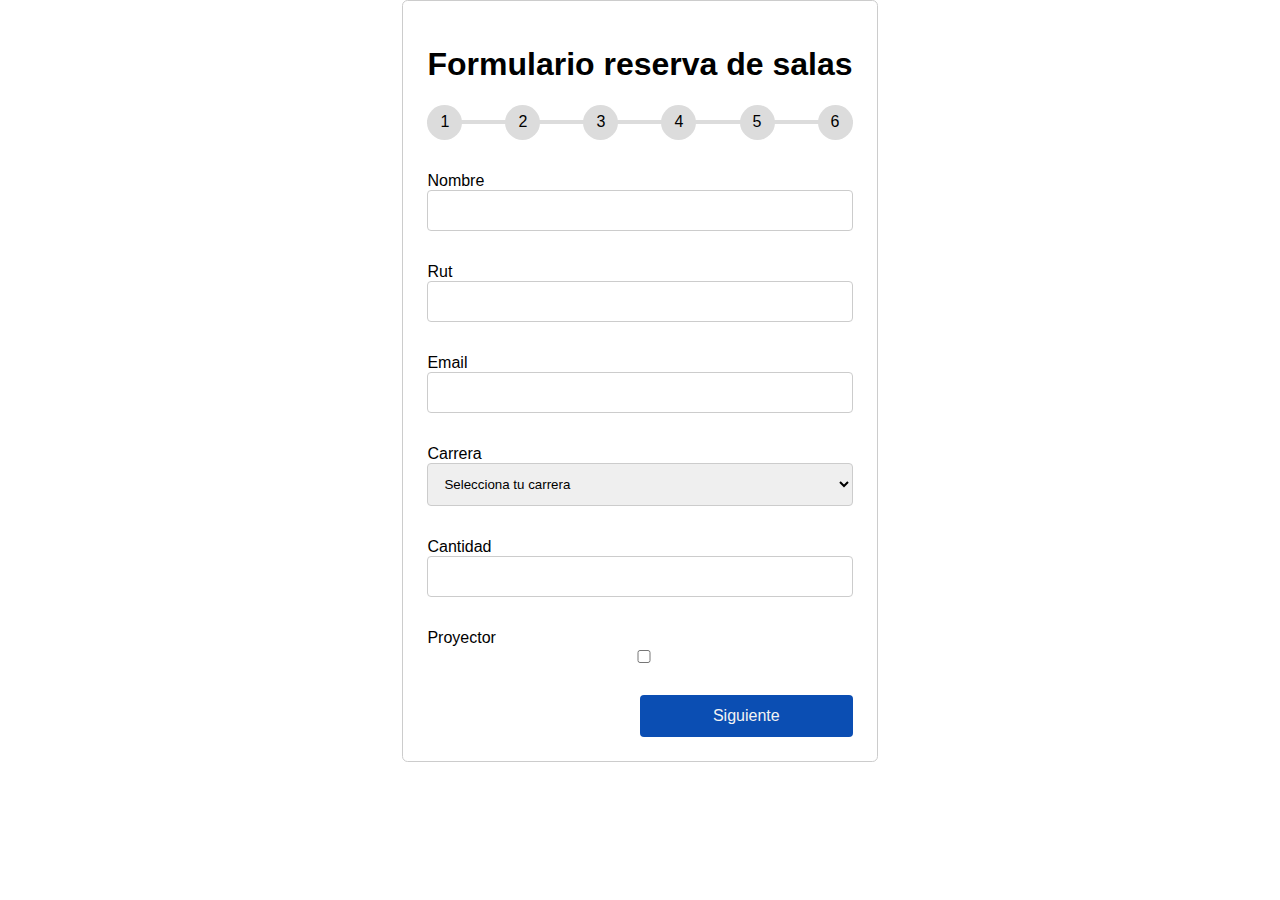
==== index.html @ d3a65479 "first commit" ====
<!DOCTYPE html>
<html lang="en">
  <head>
    <meta charset="UTF-8" />
    <meta http-equiv="X-UA-Compatible" content="IE=edge" />
    <meta name="viewport" content="width=device-width, initial-scale=1.0" />
    <link rel="stylesheet" href="assets/css/style.css" />
    <title>Document</title>
  </head>
  <body>
    <form action="#" class="form">
      <h1 class="text-center">Formulario reserva de salas</h1>

      <!-- Barra progreso -->
      <div class="progressbar">
        <div class="progress-step"></div>
        <div class="progress-step"></div>
        <div class="progress-step"></div>
        <div class="progress-step"></div>
        <div class="progress-step"></div>
        <div class="progress-step"></div>
      </div>
      <!-- PRIMER PASO -->

      <div class="form-step form-step-active">
        <div class="input-group">
          <label for="name">Nombre</label>
          <input type="text" name="nombre" id="name" />
        </div>
        <div class="input-group">
          <label for="rut">Rut</label>
          <input type="text" name="rut" id="rut" pattern="^(0|[1-9][0-9]*)$" />
        </div>
        <div class="input-group">
          <label for="">Email</label>
          <input type="email" />
        </div>
        <div class="input-group">
          <label for="">Carrera</label>
          <select name="" id="">
            <option value="">Selecciona tu carrera</option>
            <option value="apub">Administración Pública</option>
            <option value="arq">Arquitectura</option>
            <option value="bach">
              Bachillerato en Ciencias de la Ingeniería
            </option>
            <option value="bib">Bibliotecología y Documentación</option>
            <option value="cpa">Contador Público y Auditor</option>
            <option value="dpro">Dibujante Proyectista</option>
            <option value="dcv">Diseño en Comunicación Visual</option>
            <option value="dind">Diseño Industrial</option>
            <option value="ice">Ingeniería Civil Electrónica</option>
            <option value="iccd">Ingeniería Civil en Ciencia de Datos</option>
            <option value="icci">
              Ingeniería Civil en Computación mención Informática
            </option>
            <option value="icm">Ingeniería Civil en Mecánica</option>
            <option value="icoc">Ingeniería Civil en Obras Civiles</option>
            <option value="icprm">
              Ingeniería Civil en Prevención de Riesgos y Medioambiente
            </option>
            <option value="ici">Ingeniería Civil Industrial</option>
            <option value="icom">Ingeniería Comercial</option>
            <option value="iaag">
              Ingeniería en Administración Agroindustrial
            </option>
            <option value="ibio">Ingeniería en Biotecnología</option>
            <option value="icin">Ingeniería en Comercio Internacional</option>
            <option value="icon">Ingeniería en Construcción</option>
            <option value="igeo">Ingeniería en Geomensura</option>
            <option value="igtu">Ingeniería en Gestión Turística</option>
            <option value="iial">Ingeniería en Industria Alimentaria</option>
            <option value="iinf">Ingeniería en Informática</option>
            <option value="iqui">Ingeniería Química</option>
            <option value="iind">Ingeniería Industrial</option>
            <option value="qind">Química Industrial</option>
            <option value="tsoc">Trabajo Social</option>
          </select>
        </div>
        <div class="input-group">
          <label for="">Cantidad</label>
          <input type="number" min="2" max="30" />
        </div>
        <div class="input-group">
          <label for="">Proyector</label>
          <input type="checkbox" />
        </div>
        <div class="">
          <a href="#" class="btn btn-next width-50 ml-auto">Siguiente</a>
        </div>
      </div>

      <!-- SEGUNDO PASO -->

      <div class="form-step">
        <div class="input-group">
          <label for="E390">Espacio 390</label>
          <input type="radio" name="building" id="E390" />
        </div>
        <div class="input-group">
          <label for="BCC">Biblioteca Campus Central</label>
          <input type="radio" name="building" id="BCC" />
        </div>
        <div class="">
          <a href="#" class="btn btn-prev width-50 mr-auto">Anterior</a>
        </div>
      </div>

      <!-- TERCER PASO E390 -->

      <div class="form-step">
        <div class="input-group">
          <label for="">Mesa 1</label>
          <input type="radio" name="" id="" />
        </div>
        <div class="input-group">
          <label for="">Mesa 2</label>
          <input type="radio" name="" id="" />
        </div>
        <div class="input-group">
          <label for="">Mesa 1 y 2</label>
          <input type="radio" name="" id="" />
        </div>
        <div class="">
          <a href="#" class="btn btn-prev width-50 mr-auto">Anterior</a>
        </div>
      </div>

      <!-- TERCER PASO BCC -->

      <div class="form-step">
        <div class="input-group">
          <label for="">Sala 1</label>
          <input type="radio" name="" id="" />
        </div>
        <div class="input-group">
          <label for="">Sala 2</label>
          <input type="radio" name="" id="" />
        </div>
        <div class="input-group">
          <label for="">Sala de Reuniones</label>
          <input type="radio" name="" id="" />
        </div>
        <div class="input-group">
          <label for="">Sala de Conferencias</label>
          <input type="radio" name="" id="" />
        </div>
        <input class="btn" type="button" value="" />
      </div>
    </form>
    <script src="assets/js/script.js"></script>
  </body>
</html>
---- assets/css/style.css ----
:root {
  --primary-color: rgb(11, 78, 179);
}

*,
*::before,
*::after {
  box-sizing: border-box;
}

body {
  font-family: "Segoe UI", Tahoma, Geneva, Verdana, sans-serif;
  margin: 0;
  display: grid;
  place-items: center;
  min-width: 100vh;
}

label {
  display: block;
}

input,
select {
  display: block;
  width: 100%;
  padding: 0.75rem;
  border: 1px solid #ccc;
  border-radius: 0.25rem;
}

.width-50 {
  width: 50%;
}

.ml-auto {
  margin-left: auto;
}

.mr-auto {
  margin-right: auto;
}

.text-center {
  text-align: center;
}

.progressbar {
  position: relative;
  display: flex;
  justify-content: space-between;
  counter-reset: step;
}

.progressbar::before {
  content: "";
  position: absolute;
  top: 50%;
  transform: translateY(-50%);
  height: 4px;
  width: 100%;
  background-color: #dcdcdc;
  z-index: -1;
}

.progress-step {
  width: 2.1875rem;
  height: 2.1875rem;
  background-color: #dcdcdc;
  border-radius: 50%;
  display: flex;
  justify-content: center;
  align-items: center;
}

.progress-step::before {
  counter-increment: step;
  content: counter(step);
  display: flex;
  justify-content: center;
  align-items: center;
}

.form {
  width: clamp(320px, 30% 430px);
  margin: 0 auto;
  border: 1px solid #ccc;
  border-radius: 0.35rem;
  padding: 1.5rem;
}

.input-group {
  margin: 2rem 0;
}

.form-step {
  display: none;
}

.form-step-active {
  display: block;
}

.btns-group {
  display: grid;
  grid-template-columns: repeat(2, 1fr);
  gap: 1.5rem;
}

.btn {
  padding: 0.75rem;
  display: block;
  text-decoration: none;
  background-color: var(--primary-color);
  color: #f3f3f3;
  text-align: center;
  border-radius: 0.25rem;
  cursor: pointer;
}

.btn:hover {
  box-shadow: 0 0 0 2px #fff, 0 0 0 3px var(--primary-color);
}
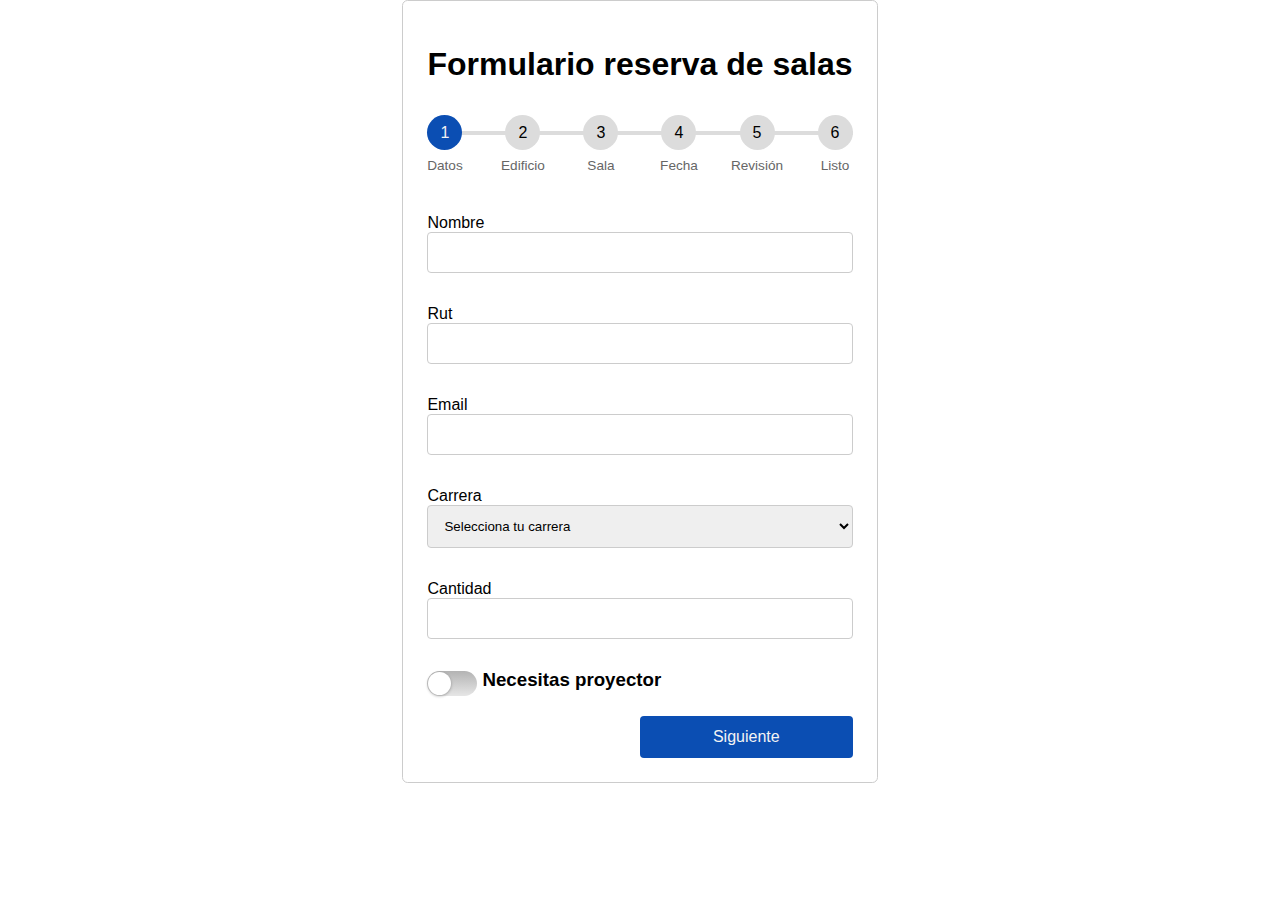
==== commit 5f4dbbbd: "fuerte avance" ====
--- a/index.html
+++ b/index.html
@@ -13,12 +13,16 @@
 
       <!-- Barra progreso -->
       <div class="progressbar">
-        <div class="progress-step"></div>
-        <div class="progress-step"></div>
-        <div class="progress-step"></div>
-        <div class="progress-step"></div>
-        <div class="progress-step"></div>
-        <div class="progress-step"></div>
+        <div class="progress" id="progress"></div>
+        <div
+          class="progress-step progress-step-active"
+          data-title="Datos"
+        ></div>
+        <div class="progress-step" data-title="Edificio"></div>
+        <div class="progress-step" data-title="Sala"></div>
+        <div class="progress-step" data-title="Fecha"></div>
+        <div class="progress-step" data-title="Revisión"></div>
+        <div class="progress-step" data-title="Listo"></div>
       </div>
       <!-- PRIMER PASO -->
 
@@ -81,9 +85,15 @@
           <label for="">Cantidad</label>
           <input type="number" min="2" max="30" />
         </div>
-        <div class="input-group">
-          <label for="">Proyector</label>
-          <input type="checkbox" />
+        <!-- 
+        <div class="checkbox-type">
+          <label for="check-apple" class="width-50 mr-auto"></label>
+          <input type="checkbox" class="yep" id="check-apple" />
+        </div> -->
+        <div class="checkbox-apple">
+          <input class="yep" id="check-apple" type="checkbox" />
+          <label for="check-apple"></label>
+          <h3>Necesitas proyector</h3>
         </div>
         <div class="">
           <a href="#" class="btn btn-next width-50 ml-auto">Siguiente</a>
--- a/assets/css/style.css
+++ b/assets/css/style.css
@@ -50,9 +50,11 @@
   display: flex;
   justify-content: space-between;
   counter-reset: step;
-}
-
-.progressbar::before {
+  margin: 2rem 0 4rem;
+}
+
+.progressbar::before,
+.progress {
   content: "";
   position: absolute;
   top: 50%;
@@ -61,6 +63,11 @@
   width: 100%;
   background-color: #dcdcdc;
   z-index: -1;
+}
+
+.progress {
+  background-color: var(--primary-color);
+  width: 0%;
 }
 
 .progress-step {
@@ -76,9 +83,19 @@
 .progress-step::before {
   counter-increment: step;
   content: counter(step);
-  display: flex;
-  justify-content: center;
-  align-items: center;
+}
+
+.progress-step::after {
+  content: attr(data-title);
+  position: absolute;
+  top: calc(100% + 0.5rem);
+  font-size: 0.85rem;
+  color: #666;
+}
+
+.progress-step-active {
+  background-color: var(--primary-color);
+  color: #f3f3f3;
 }
 
 .form {
@@ -93,6 +110,76 @@
   margin: 2rem 0;
 }
 
+.checkbox-apple {
+  position: relative;
+  width: 50px;
+  height: 25px;
+  margin: 20px 0;
+  -webkit-user-select: none;
+  -moz-user-select: none;
+  -ms-user-select: none;
+  user-select: none;
+  appearance: none;
+}
+
+.checkbox-apple label {
+  position: absolute;
+  top: 0;
+  left: 0;
+  width: 50px;
+  height: 25px;
+  border-radius: 50px;
+  background: linear-gradient(to bottom, #b3b3b3, #e6e6e6);
+  cursor: pointer;
+  transition: all 0.3s ease;
+}
+
+.checkbox-apple label:after {
+  content: "";
+  position: absolute;
+  top: 1px;
+  left: 1px;
+  width: 23px;
+  height: 23px;
+  border-radius: 50%;
+  background-color: #fff;
+  box-shadow: 0 1px 3px rgba(0, 0, 0, 0.3);
+  transition: all 0.3s ease;
+}
+
+.checkbox-apple input[type="checkbox"]:checked + label {
+  background: linear-gradient(to bottom, #4cd964, #5de24e);
+}
+
+.checkbox-apple input[type="checkbox"]:checked + label:after {
+  transform: translateX(25px);
+}
+
+.checkbox-apple label:hover {
+  background: linear-gradient(to bottom, #b3b3b3, #e6e6e6);
+}
+
+.checkbox-apple label:hover:after {
+  box-shadow: 0 1px 3px rgba(0, 0, 0, 0.3);
+}
+
+.yep {
+  position: absolute;
+  top: 0;
+  left: 0;
+  width: 50px;
+  height: 25px;
+  border: transparent;
+  appearance: none;
+}
+
+h3 {
+  position: relative;
+  left: 55px;
+  top: -2px;
+  width: 200px;
+}
+
 .form-step {
   display: none;
 }
